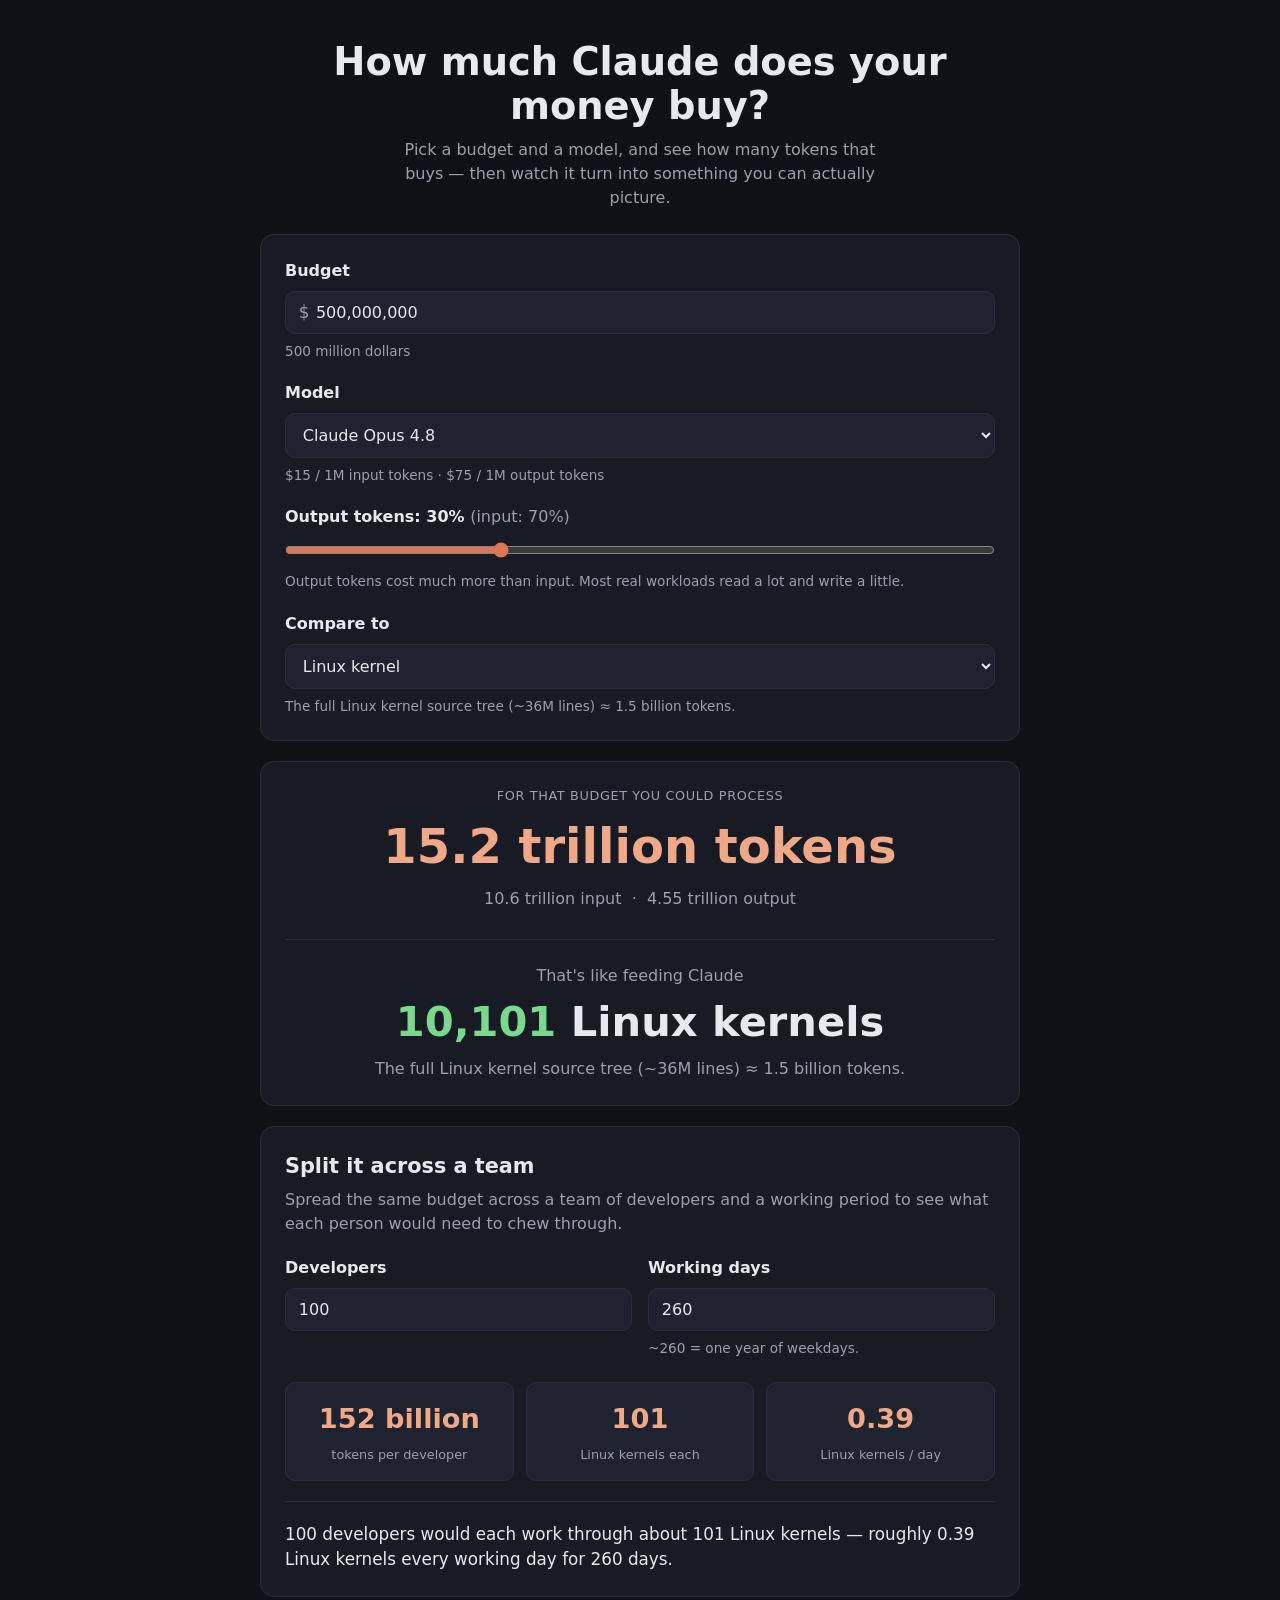
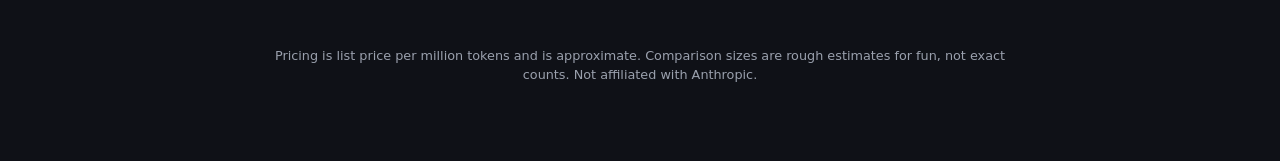
==== index.html @ efa1c5cb "Add static Claude cost visualizer site Interactive single-page site that converts a budget into Clau" ====
<!DOCTYPE html>
<html lang="en">
<head>
  <meta charset="UTF-8" />
  <meta name="viewport" content="width=device-width, initial-scale=1.0" />
  <title>Claude Cost Visualizer — what does $500M of Claude buy?</title>
  <meta name="description" content="Visualize how much work Claude can do for a given budget: tokens, and relatable comparisons like feeding the Linux kernel codebase thousands of times." />
  <link rel="stylesheet" href="styles.css" />
</head>
<body>
  <header class="site-header">
    <h1>How much Claude does your money buy?</h1>
    <p class="subtitle">
      Pick a budget and a model, and see how many tokens that buys —
      then watch it turn into something you can actually picture.
    </p>
  </header>

  <main>
    <!-- ============ CONTROLS ============ -->
    <section class="card controls" aria-label="Inputs">
      <div class="field">
        <label for="budget">Budget</label>
        <div class="input-prefix">
          <span aria-hidden="true">$</span>
          <input
            type="text"
            id="budget"
            inputmode="numeric"
            autocomplete="off"
            value="500,000,000" />
        </div>
        <p class="hint" id="budget-words">five hundred million dollars</p>
      </div>

      <div class="field">
        <label for="model">Model</label>
        <select id="model"></select>
        <p class="hint" id="model-pricing"></p>
      </div>

      <div class="field">
        <label for="output-split">
          Output tokens: <span id="output-split-value">30</span>%
          <span class="muted">(input: <span id="input-split-value">70</span>%)</span>
        </label>
        <input type="range" id="output-split" min="0" max="100" step="1" value="30" />
        <p class="hint">
          Output tokens cost much more than input. Most real workloads read
          a lot and write a little.
        </p>
      </div>

      <div class="field">
        <label for="unit">Compare to</label>
        <select id="unit"></select>
        <p class="hint" id="unit-detail"></p>
      </div>
    </section>

    <!-- ============ HEADLINE RESULT ============ -->
    <section class="card result" aria-live="polite">
      <p class="result-eyebrow">For that budget you could process</p>
      <p class="result-big"><span id="total-tokens">—</span> tokens</p>
      <p class="result-breakdown">
        <span id="input-tokens">—</span> input
        &nbsp;·&nbsp;
        <span id="output-tokens">—</span> output
      </p>

      <div class="comparison">
        <p class="comparison-lead">That's like feeding Claude</p>
        <p class="comparison-big">
          <span id="unit-count">—</span>
          <span id="unit-label" class="unit-label">Linux kernels</span>
        </p>
        <p class="comparison-sub" id="comparison-sub"></p>
      </div>
    </section>

    <!-- ============ PER-DEVELOPER ============ -->
    <section class="card dev-section" aria-label="Per developer breakdown">
      <h2>Split it across a team</h2>
      <p class="section-intro">
        Spread the same budget across a team of developers and a working
        period to see what each person would need to chew through.
      </p>

      <div class="dev-controls">
        <div class="field">
          <label for="developers">Developers</label>
          <input type="number" id="developers" min="1" step="1" value="100" />
        </div>
        <div class="field">
          <label for="days">Working days</label>
          <input type="number" id="days" min="1" step="1" value="260" />
          <p class="hint">~260 = one year of weekdays.</p>
        </div>
      </div>

      <div class="dev-results">
        <div class="stat">
          <span class="stat-num" id="dev-tokens">—</span>
          <span class="stat-label">tokens per developer</span>
        </div>
        <div class="stat">
          <span class="stat-num" id="dev-units">—</span>
          <span class="stat-label"><span class="unit-label">kernels</span> each</span>
        </div>
        <div class="stat">
          <span class="stat-num" id="dev-units-per-day">—</span>
          <span class="stat-label"><span class="unit-label">kernels</span> / day</span>
        </div>
      </div>

      <p class="dev-sentence" id="dev-sentence"></p>
    </section>
  </main>

  <footer class="site-footer">
    <p>
      Pricing is list price per million tokens and is approximate.
      Comparison sizes are rough estimates for fun, not exact counts.
      Not affiliated with Anthropic.
    </p>
  </footer>

  <script src="app.js"></script>
</body>
</html>
---- styles.css ----
:root {
  --bg: #0f1117;
  --bg-card: #181b24;
  --bg-card-2: #1f2330;
  --border: #2a2f3d;
  --text: #e7e9ee;
  --text-muted: #9aa0ad;
  --accent: #d97757;        /* warm Claude-ish clay */
  --accent-soft: #f0a988;
  --good: #7bd88f;
  --radius: 14px;
  --maxw: 760px;
}

* { box-sizing: border-box; }

html { -webkit-text-size-adjust: 100%; }

body {
  margin: 0;
  font-family: system-ui, -apple-system, "Segoe UI", Roboto, Helvetica, Arial, sans-serif;
  background: var(--bg);
  color: var(--text);
  line-height: 1.5;
  padding: 0 1rem 4rem;
}

main, .site-header, .site-footer {
  max-width: var(--maxw);
  margin: 0 auto;
}

/* ---------- header ---------- */
.site-header {
  padding: 2.5rem 0 1.5rem;
  text-align: center;
}
.site-header h1 {
  font-size: clamp(1.6rem, 5vw, 2.4rem);
  line-height: 1.15;
  margin: 0 0 0.6rem;
}
.subtitle {
  color: var(--text-muted);
  margin: 0 auto;
  max-width: 48ch;
}

/* ---------- cards ---------- */
.card {
  background: var(--bg-card);
  border: 1px solid var(--border);
  border-radius: var(--radius);
  padding: 1.5rem;
  margin-bottom: 1.25rem;
}

/* ---------- fields ---------- */
.field { margin-bottom: 1.25rem; }
.field:last-child { margin-bottom: 0; }

label {
  display: block;
  font-weight: 600;
  margin-bottom: 0.5rem;
}
.muted { color: var(--text-muted); font-weight: 400; }

.hint {
  color: var(--text-muted);
  font-size: 0.85rem;
  margin: 0.4rem 0 0;
}

input[type="text"],
input[type="number"],
select {
  width: 100%;
  background: var(--bg-card-2);
  border: 1px solid var(--border);
  color: var(--text);
  border-radius: 10px;
  padding: 0.7rem 0.8rem;
  font-size: 1rem;
  font-family: inherit;
}
input:focus, select:focus {
  outline: 2px solid var(--accent);
  outline-offset: 1px;
}

.input-prefix {
  display: flex;
  align-items: center;
  background: var(--bg-card-2);
  border: 1px solid var(--border);
  border-radius: 10px;
  padding-left: 0.8rem;
}
.input-prefix span { color: var(--text-muted); font-size: 1.05rem; }
.input-prefix input {
  border: none;
  background: transparent;
  padding-left: 0.4rem;
}
.input-prefix:focus-within { outline: 2px solid var(--accent); outline-offset: 1px; }
.input-prefix input:focus { outline: none; }

/* range */
input[type="range"] {
  width: 100%;
  accent-color: var(--accent);
  margin: 0.3rem 0 0;
}

/* ---------- headline result ---------- */
.result { text-align: center; }
.result-eyebrow {
  color: var(--text-muted);
  margin: 0 0 0.3rem;
  text-transform: uppercase;
  letter-spacing: 0.05em;
  font-size: 0.8rem;
}
.result-big {
  font-size: clamp(1.8rem, 7vw, 3rem);
  font-weight: 700;
  margin: 0;
  color: var(--accent-soft);
}
.result-breakdown {
  color: var(--text-muted);
  margin: 0.3rem 0 0;
}

.comparison {
  margin-top: 1.75rem;
  padding-top: 1.5rem;
  border-top: 1px solid var(--border);
}
.comparison-lead { color: var(--text-muted); margin: 0; }
.comparison-big {
  font-size: clamp(1.6rem, 6vw, 2.6rem);
  font-weight: 700;
  margin: 0.2rem 0;
}
.comparison-big #unit-count { color: var(--good); }
.comparison-sub { color: var(--text-muted); margin: 0; }

/* ---------- dev section ---------- */
.dev-section h2 {
  margin: 0 0 0.4rem;
  font-size: 1.3rem;
}
.section-intro { color: var(--text-muted); margin: 0 0 1.25rem; }

.dev-controls {
  display: grid;
  grid-template-columns: 1fr 1fr;
  gap: 1rem;
  margin-bottom: 1.5rem;
}

.dev-results {
  display: grid;
  grid-template-columns: repeat(3, 1fr);
  gap: 0.75rem;
  text-align: center;
}
.stat {
  background: var(--bg-card-2);
  border: 1px solid var(--border);
  border-radius: 10px;
  padding: 1rem 0.5rem;
}
.stat-num {
  display: block;
  font-size: clamp(1.2rem, 4.5vw, 1.7rem);
  font-weight: 700;
  color: var(--accent-soft);
}
.stat-label {
  display: block;
  color: var(--text-muted);
  font-size: 0.8rem;
  margin-top: 0.3rem;
}

.dev-sentence {
  margin: 1.25rem 0 0;
  padding-top: 1.25rem;
  border-top: 1px solid var(--border);
  font-size: 1.05rem;
}

/* ---------- footer ---------- */
.site-footer {
  color: var(--text-muted);
  font-size: 0.8rem;
  text-align: center;
  padding-top: 1rem;
}

/* ---------- mobile ---------- */
@media (max-width: 480px) {
  .dev-results { grid-template-columns: 1fr; }
  .dev-controls { grid-template-columns: 1fr; }
}
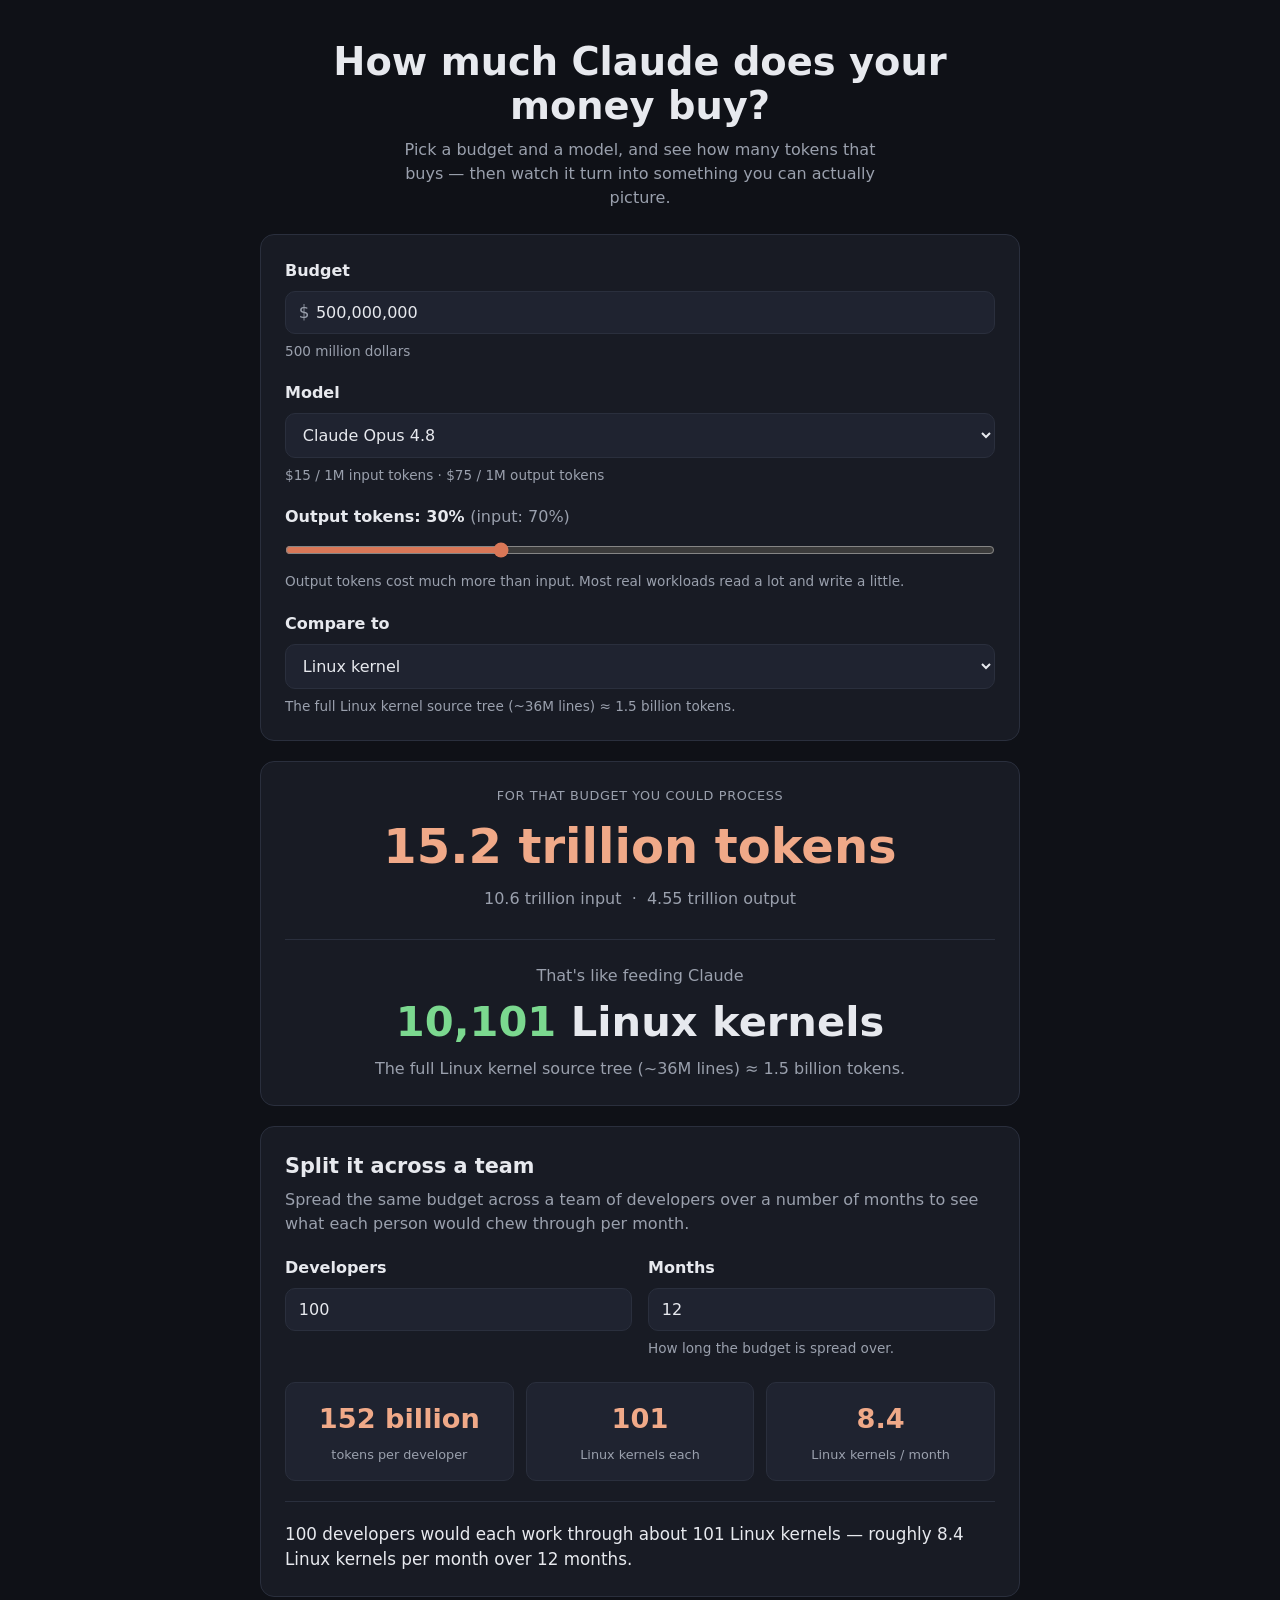
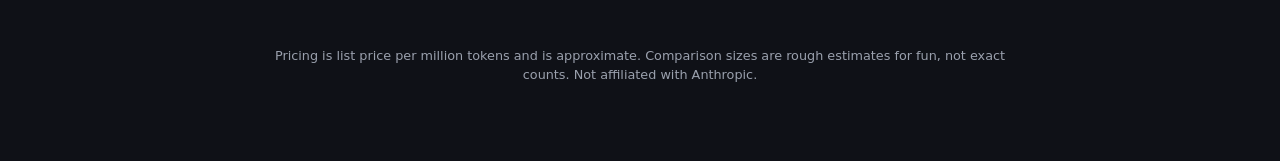
==== commit 1612ce6d: "Switch per-developer breakdown to a per-month rate" ====
--- a/index.html
+++ b/index.html
@@ -82,8 +82,8 @@
     <section class="card dev-section" aria-label="Per developer breakdown">
       <h2>Split it across a team</h2>
       <p class="section-intro">
-        Spread the same budget across a team of developers and a working
-        period to see what each person would need to chew through.
+        Spread the same budget across a team of developers over a number of
+        months to see what each person would chew through per month.
       </p>
 
       <div class="dev-controls">
@@ -92,9 +92,9 @@
           <input type="number" id="developers" min="1" step="1" value="100" />
         </div>
         <div class="field">
-          <label for="days">Working days</label>
-          <input type="number" id="days" min="1" step="1" value="260" />
-          <p class="hint">~260 = one year of weekdays.</p>
+          <label for="months">Months</label>
+          <input type="number" id="months" min="1" step="1" value="12" />
+          <p class="hint">How long the budget is spread over.</p>
         </div>
       </div>
 
@@ -108,8 +108,8 @@
           <span class="stat-label"><span class="unit-label">kernels</span> each</span>
         </div>
         <div class="stat">
-          <span class="stat-num" id="dev-units-per-day">—</span>
-          <span class="stat-label"><span class="unit-label">kernels</span> / day</span>
+          <span class="stat-num" id="dev-units-per-month">—</span>
+          <span class="stat-label"><span class="unit-label">kernels</span> / month</span>
         </div>
       </div>
 
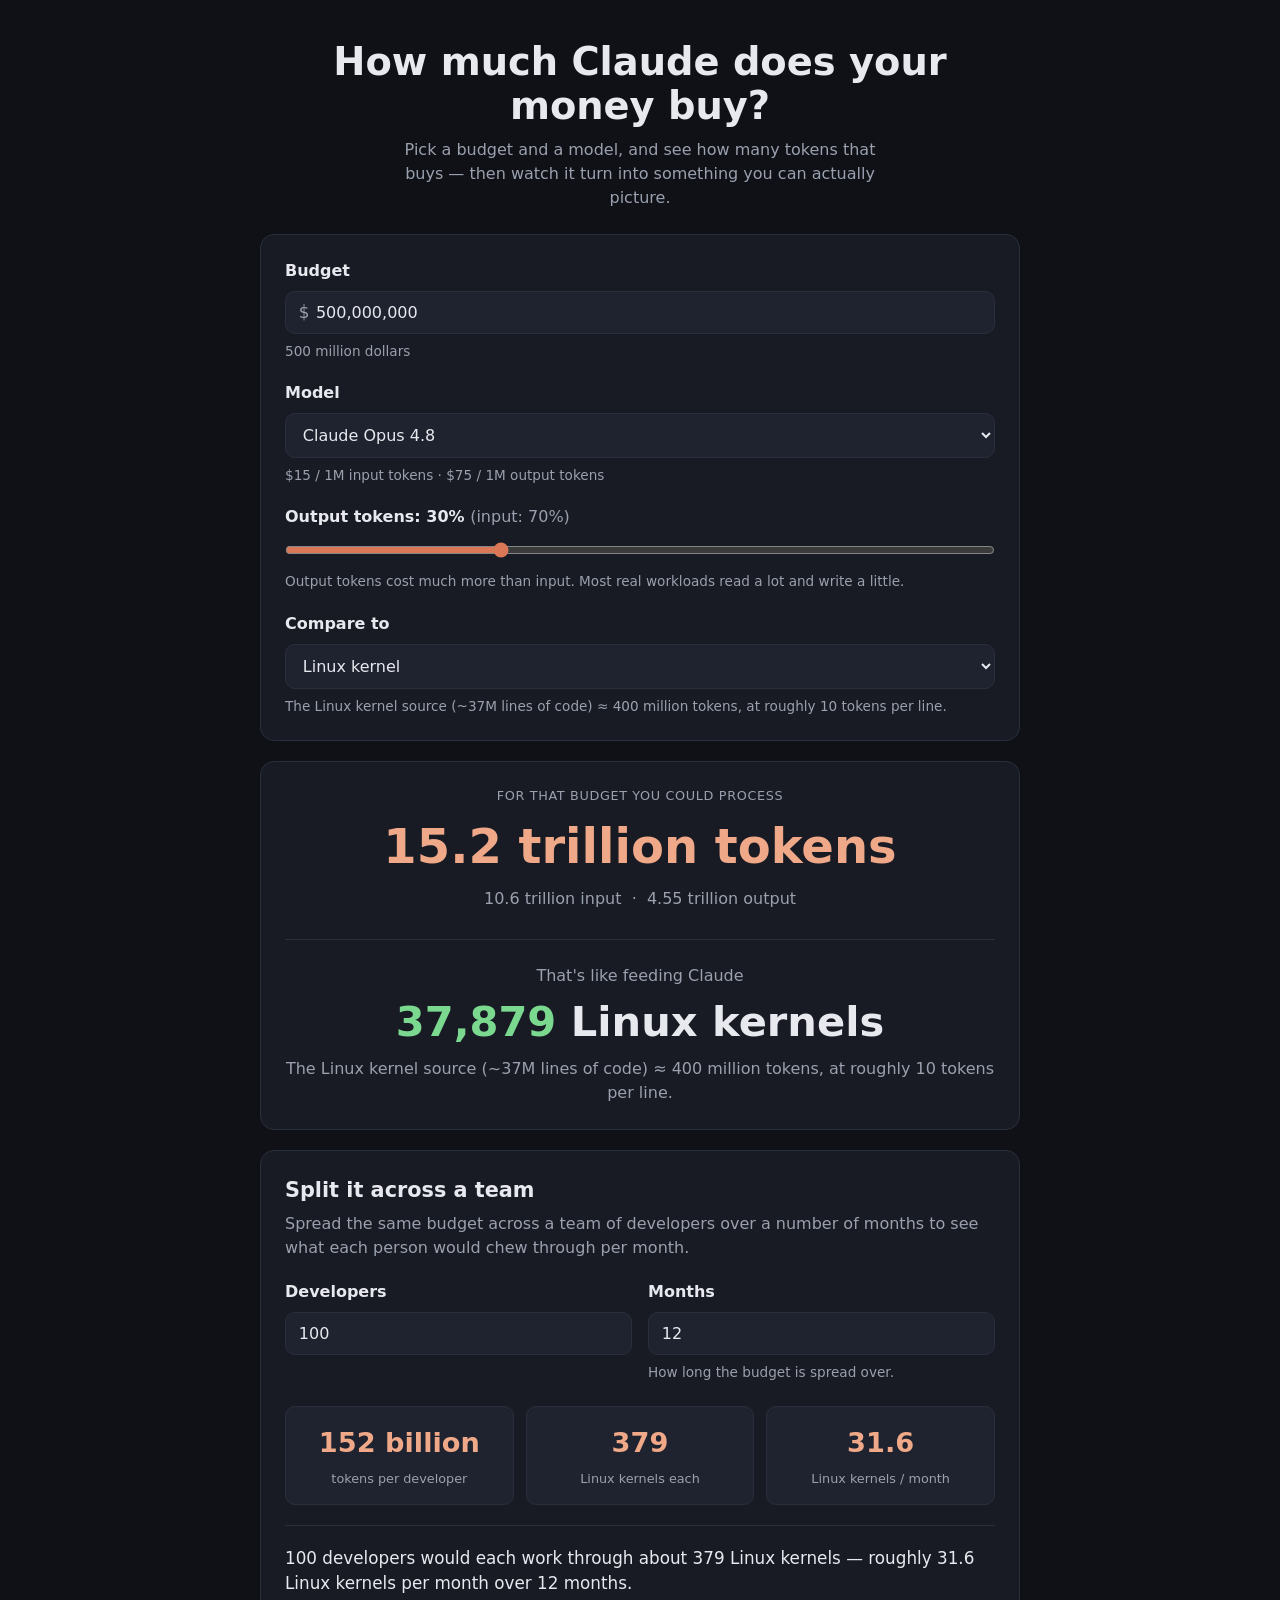
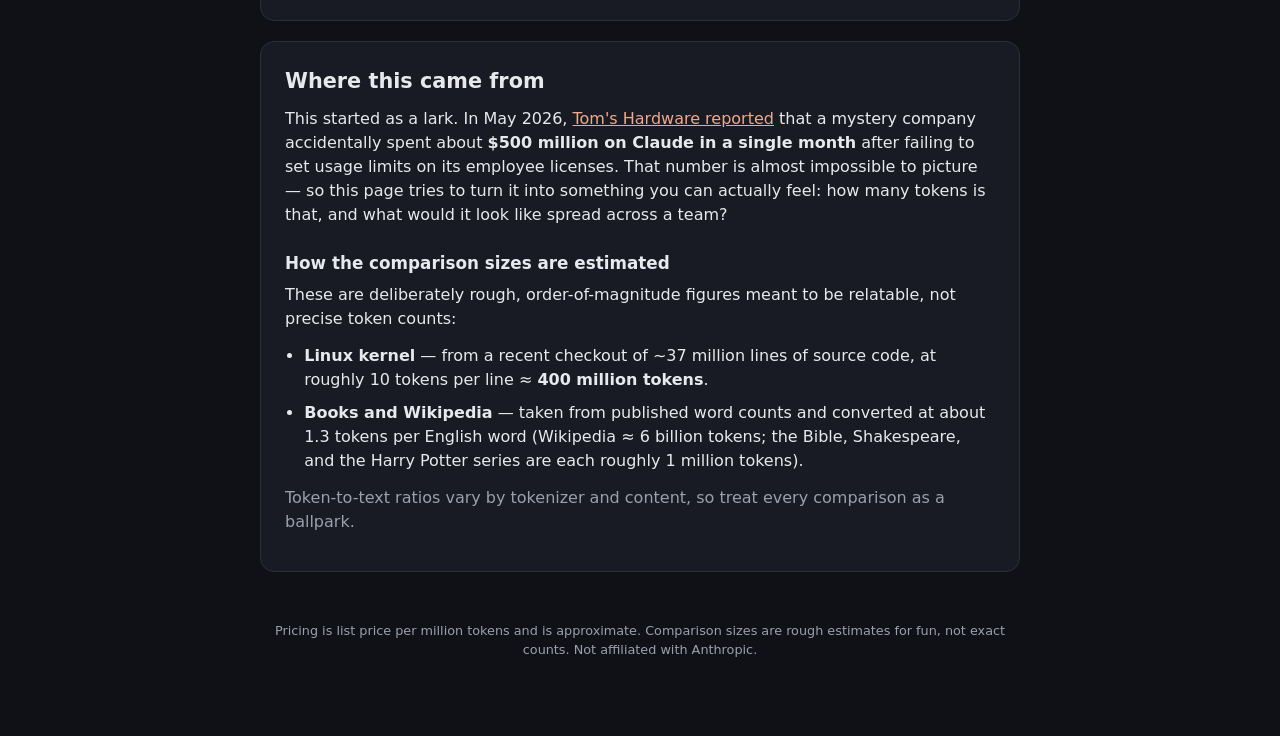
==== commit b2683e7b: "Use realistic kernel estimate (~400M tokens) and add origin/methodology section - Lower Linux kernel" ====
--- a/index.html
+++ b/index.html
@@ -115,6 +115,45 @@
 
       <p class="dev-sentence" id="dev-sentence"></p>
     </section>
+
+    <!-- ============ ABOUT / METHODOLOGY ============ -->
+    <section class="card about" aria-label="About">
+      <h2>Where this came from</h2>
+      <p>
+        This started as a lark. In May 2026,
+        <a href="https://www.tomshardware.com/tech-industry/artificial-intelligence/mystery-company-accidentally-blew-usd500-million-on-claude-in-a-single-month-failed-to-put-usage-limit-on-licenses-for-employees"
+           target="_blank" rel="noopener noreferrer">Tom's Hardware reported</a>
+        that a mystery company accidentally spent about
+        <strong>$500&nbsp;million on Claude in a single month</strong> after
+        failing to set usage limits on its employee licenses. That number is
+        almost impossible to picture — so this page tries to turn it into
+        something you can actually feel: how many tokens is that, and what
+        would it look like spread across a team?
+      </p>
+
+      <h3>How the comparison sizes are estimated</h3>
+      <p>
+        These are deliberately rough, order-of-magnitude figures meant to be
+        relatable, not precise token counts:
+      </p>
+      <ul>
+        <li>
+          <strong>Linux kernel</strong> — from a recent checkout of ~37&nbsp;million
+          lines of source code, at roughly 10 tokens per line ≈
+          <strong>400&nbsp;million tokens</strong>.
+        </li>
+        <li>
+          <strong>Books and Wikipedia</strong> — taken from published word
+          counts and converted at about 1.3 tokens per English word
+          (Wikipedia ≈ 6&nbsp;billion tokens; the Bible, Shakespeare, and the
+          Harry Potter series are each roughly 1&nbsp;million tokens).
+        </li>
+      </ul>
+      <p class="muted">
+        Token-to-text ratios vary by tokenizer and content, so treat every
+        comparison as a ballpark.
+      </p>
+    </section>
   </main>
 
   <footer class="site-footer">
--- a/styles.css
+++ b/styles.css
@@ -193,6 +193,15 @@
   font-size: 1.05rem;
 }
 
+/* ---------- about ---------- */
+.about h2 { margin: 0 0 0.6rem; font-size: 1.3rem; }
+.about h3 { margin: 1.5rem 0 0.4rem; font-size: 1.05rem; }
+.about p { margin: 0 0 0.8rem; }
+.about ul { margin: 0 0 0.8rem; padding-left: 1.2rem; }
+.about li { margin-bottom: 0.6rem; }
+.about a { color: var(--accent-soft); }
+.about a:hover { color: var(--accent); }
+
 /* ---------- footer ---------- */
 .site-footer {
   color: var(--text-muted);
